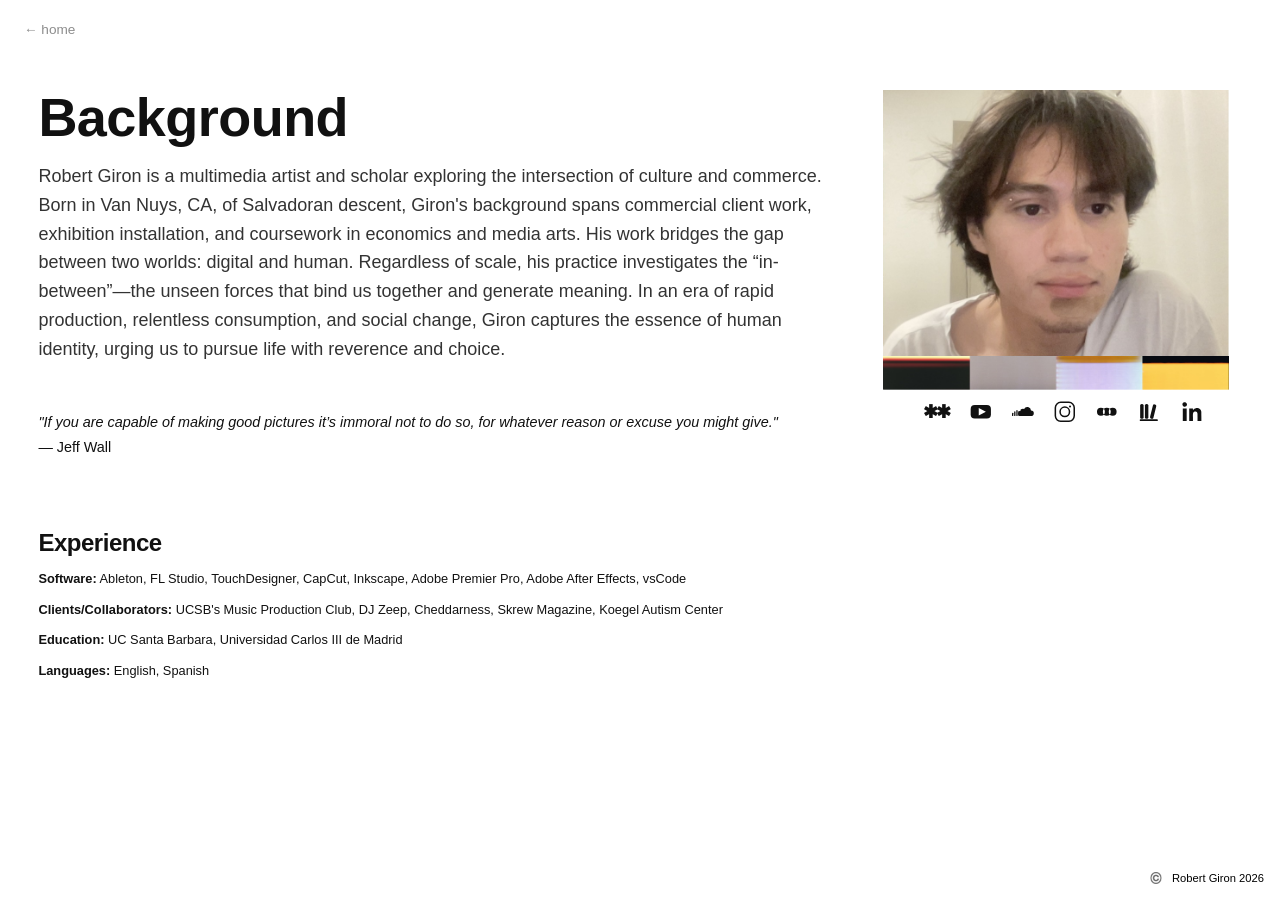
==== about.html @ e27bf20d "fix 5: mobile fix and subtle borders around horse" ====
<!DOCTYPE html>
<html lang="en">
<head>
<meta charset="UTF-8">
<meta name="viewport" content="width=device-width, initial-scale=1.0">
<title>About — Robert Giron</title>
<link rel="stylesheet" href="project.css">
</head>
<body>

  <a class="back-link" href="index.html">&larr; home</a>

  <header class="about-header">
    <div class="about-left">
      <h1 class="about-title">Background</h1>

      <div class="about-bio">
        <p>Robert Giron is a multimedia artist and scholar exploring the intersection of culture and commerce. Born in Van Nuys, CA, of Salvadoran descent, Giron's background spans commercial client work, exhibition installation, and coursework in economics and media arts. His work bridges the gap between two worlds: digital and human. Regardless of scale, his practice investigates the &ldquo;in-between&rdquo;&mdash;the unseen forces that bind us together and generate meaning. In an era of rapid production, relentless consumption, and social change, Giron captures the essence of human identity, urging us to pursue life with reverence and choice.</p>
      </div>
    </div>

    <div class="about-media">
      <div class="about-photo">
        <img src="assets/media/about-photo.jpg" alt="Robert Giron">
      </div>
      <div class="about-strip">
        <img src="assets/media/about-strip.png" alt="">
      </div>
      <nav class="about-icons" aria-label="Elsewhere">
        <a href="https://www.are.na/robert-giron/channels" target="_blank" rel="noopener noreferrer" aria-label="Are.na">
          <span class="about-arena">✱✱</span>
        </a>
        <a href="https://www.youtube.com/@robertsgiron" target="_blank" rel="noopener noreferrer" aria-label="YouTube">
          <svg viewBox="0 0 64 64" xmlns="http://www.w3.org/2000/svg">
            <rect x="2" y="12" width="60" height="40" rx="12" fill="currentColor"/>
            <polygon points="26,21 26,43 47,32" fill="#ffffff"/>
          </svg>
        </a>
        <a href="https://on.soundcloud.com/Ip8sNAjK9V2UIwniZh" target="_blank" rel="noopener noreferrer" aria-label="SoundCloud">
          <svg viewBox="0 0 100 56" xmlns="http://www.w3.org/2000/svg">
            <rect x="0" y="32" width="6" height="16" rx="3" fill="currentColor"/>
            <rect x="10" y="26" width="6" height="22" rx="3" fill="currentColor"/>
            <rect x="20" y="20" width="6" height="28" rx="3" fill="currentColor"/>
            <rect x="30" y="24" width="6" height="24" rx="3" fill="currentColor"/>
            <rect x="40" y="16" width="6" height="32" rx="3" fill="currentColor"/>
            <path d="M50 48 h38 a13 13 0 0 0 0-26 a17 17 0 0 0-32-7 a11 11 0 0 0-16 9 a11 11 0 0 0 0 24 z" fill="currentColor"/>
          </svg>
        </a>
        <a href="https://www.instagram.com/robertsgiron/" target="_blank" rel="noopener noreferrer" aria-label="Instagram">
          <svg viewBox="0 0 64 64" xmlns="http://www.w3.org/2000/svg" fill="none" stroke="currentColor" stroke-width="4.5">
            <rect x="4" y="4" width="56" height="56" rx="16"/>
            <circle cx="32" cy="32" r="14"/>
            <circle cx="47.5" cy="16.5" r="3" fill="currentColor" stroke="none"/>
          </svg>
        </a>
        <a href="https://letterboxd.com/theroobyg/" target="_blank" rel="noopener noreferrer" aria-label="Letterboxd">
          <svg viewBox="0 0 132 60" xmlns="http://www.w3.org/2000/svg">
            <path fill-rule="evenodd" fill="currentColor" d="
              M 6,30 A 24,24 0 1 0 54,30 A 24,24 0 1 0 6,30 Z
              M 42,30 A 24,24 0 1 0 90,30 A 24,24 0 1 0 42,30 Z
              M 78,30 A 24,24 0 1 0 126,30 A 24,24 0 1 0 78,30 Z
            "/>
          </svg>
        </a>
        <a href="https://app.thestorygraph.com/profile/robertsgiron?redirect=true" target="_blank" rel="noopener noreferrer" aria-label="The StoryGraph">
          <svg viewBox="0 0 100 100" xmlns="http://www.w3.org/2000/svg">
            <rect x="10" y="14" width="16" height="68" rx="7" fill="currentColor"/>
            <rect x="32" y="14" width="16" height="68" rx="7" fill="currentColor"/>
            <rect x="54" y="14" width="16" height="68" rx="7" fill="currentColor" transform="rotate(14 62 82)"/>
            <rect x="8" y="84" width="84" height="9" rx="4" fill="currentColor"/>
          </svg>
        </a>
        <a href="https://www.linkedin.com/in/robert-giron" target="_blank" rel="noopener noreferrer" aria-label="LinkedIn">
          <svg viewBox="0 0 447 447" xmlns="http://www.w3.org/2000/svg">
            <g transform="translate(0.000000,447.000000) scale(0.100000,-0.100000)" fill="currentColor" stroke="none">
              <path d="M618 4201 c-285 -94 -415 -426 -267 -687 32 -57 127 -152 178 -178
              308 -160 662 17 712 354 29 199 -79 395 -268 486 -74 37 -84 39 -188 41 -86 2
              -122 -1 -167 -16z M3072 2994 c-216 -47 -403 -161 -533 -324 -28 -36 -55 -66
              -59 -68 -4 -1 -6 72 -5 163 l1 165 -388 0 -388 0 0 -1290 0 -1290 387 2 388 3
              1 735 c2 752 3 782 43 895 72 205 253 317 486 302 242 -16 376 -170 405 -466
              5 -53 10 -405 10 -783 l0 -688 400 0 401 0 -4 933 c-3 909 -4 934 -24 1018
              -33 133 -80 243 -144 339 -164 246 -431 372 -781 369 -73 -1 -161 -7 -196 -15z
              M370 1640 l0 -1290 403 2 402 3 3 1288 2 1287 -405 0 -405 0 0 -1290z"/>
            </g>
          </svg>
        </a>
      </nav>
    </div>
  </header>

  <section class="about-lower">
    <p class="about-quote">
      "If you are capable of making good pictures it&rsquo;s immoral not to do so, for whatever reason or excuse you might give."
      <span>&mdash; Jeff Wall</span>
    </p>

    <h2 class="about-experience">Experience</h2>

    <p class="about-line"><strong>Software:</strong> Ableton, FL Studio, TouchDesigner, CapCut, Inkscape, Adobe Premier Pro, Adobe After Effects, vsCode</p>

    <p class="about-line"><strong>Clients/Collaborators:</strong> UCSB's Music Production Club, DJ Zeep, Cheddarness, Skrew Magazine, Koegel Autism Center</p>

    <p class="about-line"><strong>Education:</strong> UC Santa Barbara, Universidad Carlos III de Madrid </p>

    <p class="about-line"><strong>Languages:</strong> English, Spanish</p>

  </section>

  <div class="site-copyright">
    <img src="assets/copyright-mark.png" alt="" width="14" height="14">
    <span>Robert Giron 2026</span>
  </div>

</body>
</html>
---- project.css ----
/* ============================================================
   Project page — shared layout for individual portfolio pieces
   (Metamorphosis, MPC Logo, and future additions).
   Matches the reference format: image left, title + meta right,
   generous open space below the meta line for write-up copy.
   ============================================================ */

:root {
  --ink: #111111;
  --meta-gray: #8c8c8c;
  --caption-gray: #999999;
  --page-bg: #ffffff;
  --font-display: 'Helvetica Neue', Helvetica, Arial, sans-serif;
}

* { box-sizing: border-box; }

html {
  -webkit-text-size-adjust: 100%;
  text-size-adjust: 100%;
}

html, body {
  margin: 0;
  padding: 0;
  background: var(--page-bg);
  color: var(--ink);
  font-family: var(--font-display);
  -webkit-font-smoothing: antialiased;
  text-rendering: optimizeLegibility;
}

/* Small, unobtrusive way back to the menu screen */
.back-link {
  position: absolute;
  top: 22px;
  left: 24px;
  font-size: 0.85rem;
  font-weight: 500;
  color: var(--meta-gray);
  text-decoration: none;
  z-index: 10;
}

.back-link:hover { color: var(--ink); }

.project {
  display: flex;
  align-items: flex-start;
  flex-wrap: wrap;
  gap: 5vw;
  max-width: 1400px;
  margin: 0 auto;
  padding: 9vh 6vw 10vh;
}

/* ---- Image column ---- */
.project-media {
  flex: 0 1 46%;
  max-width: 780px;
  min-width: 320px;
  padding-top: 10px;
}

.project-image-frame {
  position: relative;
  width: 100%;
  aspect-ratio: 3 / 2;
  overflow: hidden;
  background: var(--ink);
  display: block;
}

.project-image-frame img {
  width: 100%;
  height: 100%;
  object-fit: cover;
  display: block;
}

/* Video variant — same black 3:2 frame as photos, but filled by an
   embedded iframe (e.g. YouTube) instead of an <img> */
.project-image-frame iframe {
  width: 100%;
  height: 100%;
  display: block;
  border: 0;
}

/* Live-site preview — the iframe is just a visual snapshot; clicks pass
   straight through to the wrapping <a> so the whole frame acts as one
   link out to the actual site (used by e.g. To Live and Die in LA). */
.project-live-preview {
  display: block;
  width: 100%;
  height: 100%;
  transition: opacity 0.2s ease;
}

.project-live-preview:hover {
  opacity: 0.92;
}

.project-live-preview iframe {
  width: 100%;
  height: 100%;
  display: block;
  border: 0;
  pointer-events: none;
}

/* Frameless variant — for assets (like logos) that already sit on
   transparent/white and shouldn't be cropped or boxed */
.project-image-frame.frameless {
  aspect-ratio: auto;
  background: none;
}

.project-image-frame.frameless img,
.project-image-frame.frameless video {
  width: 100%;
  height: auto;
  object-fit: contain;
  display: block;
}

/* A second media block stacked beneath the first (e.g. a video under
   the logo), aligned to the same width/shape via .frameless. */
.project-media-secondary {
  margin-top: 28px;
}

.project-caption {
  margin: 12px 0 0;
  font-size: 0.85rem;
  font-style: italic;
  color: var(--caption-gray);
}

/* ---- Info column ---- */
.project-info {
  flex: 1 1 0%;
  min-width: 280px;
  padding-top: 6px;
}

.project-title {
  margin: 0 0 14px;
  font-size: clamp(2.2rem, 4vw, 4.2rem);
  font-weight: 800;
  letter-spacing: -0.01em;
  line-height: 1;
}

.project-meta {
  margin: 0;
  font-size: 1.05rem;
  font-weight: 400;
  color: var(--meta-gray);
}

/* Reserved space for the write-up. Empty for now — add copy here
   directly in the HTML (see comment inside project-body below). */
.project-body {
  margin-top: calc(56px - 1.7rem);
  max-width: 520px;
  font-size: 1rem;
  line-height: 1.7;
  color: #333333;
}

.la-project {
  padding-top: 9vh;
  padding-bottom: 3vh;
}

.la-secondary-frame,
.la-screenshot {
  height: clamp(140px, 22vh, 260px);
}

.la-secondary-row {
  display: grid;
  grid-template-columns: repeat(4, minmax(0, 1fr));
  align-items: flex-start;
  gap: 2vw;
  max-width: 1400px;
  margin: 0 auto 3vh;
  padding: 0 6vw;
}

.la-secondary-row .project-media-secondary,
.la-secondary-row .la-screenshot {
  min-width: 0;
}

.la-secondary-row .project-media-secondary {
  margin-top: 0;
}

.la-screenshot {
  display: block;
  margin-top: 0;
  width: 100%;
  max-width: none;
  object-fit: cover;
}

@media (max-width: 700px) {
  .la-secondary-row {
    grid-template-columns: 1fr;
    padding: 0 7vw;
  }
}

@media (max-width: 860px) {
  .project {
    flex-direction: column;
    padding: 9vh 7vw 8vh;
  }
  .project-media {
    width: 100%;
    max-width: 100%;
  }
}

/* ============================================================
   ABOUT PAGE — bio, headshot + strip, social icons, quote,
   programs/clients lines. Full-width layout (not the boxed
   .project layout above), matching the About reference design.
   ============================================================ */

.about-header {
  display: flex;
  align-items: flex-start;
  justify-content: space-between;
  flex-wrap: nowrap;
  gap: clamp(20px, 3vw, 40px);
  padding: clamp(72px, 10vh, 96px) clamp(20px, 3vw, 40px) 0;
}

.about-left {
  flex: 1 1 0%;
  min-width: 0;
  display: flex;
  flex-direction: column;
}

.about-title {
  margin: 0;
  font-size: clamp(2rem, 6vh, 6.5rem);
  font-weight: 800;
  letter-spacing: -0.01em;
  line-height: 1;
}

/* Bio copy sits here — sized to shrink gracefully rather than
   reserve a fixed block of empty space, since it's real text now. */
.about-bio {
  margin-top: clamp(10px, 2vh, 32px);
  max-width: 900px;
  font-size: clamp(0.95rem, 2vh, 1.2rem);
  line-height: 1.6;
  color: #333333;
}

.about-bio p {
  margin: 0;
}

.about-media {
  flex: 0 0 auto;
  min-width: 0;
  width: min(28vw, 40vh, 780px);
  display: flex;
  flex-direction: column;
  align-items: center;
}

.about-photo {
  width: 100%;
  display: block;
}

.about-photo img {
  width: 100%;
  height: auto;
  display: block;
}

.about-strip {
  width: 100%;
  display: flex;
  margin-top: -1px;
}

.about-strip img {
  width: 100%;
  height: auto;
  display: block;
}

.about-icons {
  display: flex;
  align-items: center;
  justify-content: center;
  width: 100%;
  gap: clamp(10px, 1.6vw, 32px);
  padding: clamp(6px, 1.2vh, 14px) 4px 0;
}

.about-icons a {
  display: flex;
  align-items: center;
  justify-content: center;
  color: var(--ink);
  line-height: 0;
  text-decoration: none;
}

.about-icons svg {
  width: clamp(16px, 2.4vh, 34px);
  height: clamp(16px, 2.4vh, 34px);
}

.about-arena {
  font-weight: 800;
  font-size: clamp(14px, 2vh, 28px);
  letter-spacing: -1.5px;
}

.about-lower {
  margin-top: clamp(-12px, -1.2vh, -6px);
  padding: 0 clamp(20px, 3vw, 40px) calc(clamp(16px, 3vh, 32px) + 50px);
  max-width: 1500px;
}

.about-quote {
  font-style: italic;
  font-size: clamp(0.8rem, 1.6vh, 1.2rem);
  line-height: 1.5;
  margin: clamp(-10px, -0.8vh, -5px) 0 calc(clamp(24px, 3vh, 34px) + 3em);
  max-width: 1400px;
}

.about-quote span {
  display: block;
  font-style: normal;
  margin-top: 4px;
}

.about-experience {
  margin: 0 0 clamp(8px, 1.3vh, 14px);
  font-size: clamp(1.05rem, 2vw, 1.5rem);
  font-weight: 700;
  letter-spacing: -0.02em;
}

.about-line {
  font-size: clamp(0.8rem, 1.35vh, 1rem);
  line-height: 1.5;
  margin: 0 0 clamp(6px, 1.3vh, 14px);
}

.about-line strong {
  font-weight: 700;
}

@media (max-width: 760px) {
  .about-header {
    flex-direction: column;
    padding: 64px 24px 0;
  }
  .about-media {
    width: 100%;
  }
  .about-lower {
    padding: 4vh 24px calc(6vh + 60px);
  }
}

/* ============================================================
   MULTI-MEDIA PROJECT PAGES — reuses the .project header (image
   left, title/meta right) then adds a grid of video clips and an
   optional audio player below. Used by Tree of Light and future
   projects with more than one media asset.
   ============================================================ */

/* Tightens the header's bottom padding when a media grid follows
   directly beneath it, so the two sections don't double up space. */
.project.tree-header,
.project.audio-header {
  padding-bottom: 2vh;
}

.media-grid-section {
  max-width: 1400px;
  margin: 0 auto;
  padding: 2vh 6vw 2vh;
}

.media-grid {
  display: grid;
  grid-template-columns: repeat(3, 1fr);
  gap: 6vh 4vw;
}

.media-grid-item video {
  width: 100%;
  aspect-ratio: 3 / 2;
  background: var(--ink);
  object-fit: cover;
  display: block;
}

.media-grid-caption {
  margin: 10px 0 0;
  font-size: 0.85rem;
  font-style: italic;
  color: var(--caption-gray);
}

.audio-section {
  max-width: 1400px;
  margin: 0 auto;
  padding: 2vh 6vw 10vh;
}

.audio-player {
  width: min(360px, 100%);
  display: block;
}

.audio-caption {
  margin: 10px 0 0;
  font-size: 0.85rem;
  font-style: italic;
  color: var(--caption-gray);
}

@media (max-width: 860px) {
  .media-grid {
    grid-template-columns: 1fr;
    gap: 5vh 0;
  }
  .media-grid-section {
    padding: 1vh 7vw 1vh;
  }
  .audio-section {
    padding: 2vh 7vw 8vh;
  }
}

/* ============================================================
   CONTACT — fixed to the viewport, bottom-right of the About
   page, unaffected by scrolling or content height
   ============================================================ */
.contact {
  position: fixed;
  right: 24px;
  bottom: 20px;
  font-size: 0.95rem;
  font-weight: 600;
  background: var(--page-bg);
  z-index: 10;
}

.contact a {
  color: var(--ink);
  text-decoration: none;
}

.contact a:hover { text-decoration: underline; }
/* ============================================================
   MPC LOGO + VIDEO — logo stacked above video, both sized to
   fill the column width but height-capped so the pair always
   fits one screen. Top of the stack aligns with the project
   title since this sits inside the normal .project header row
   (align-items: flex-start).
   ============================================================ */

.mpc-media-stack {
  display: flex;
  flex-direction: column;
  align-items: flex-start;
  gap: clamp(12px, 1.8vh, 20px);
}

.mpc-media-item {
  max-width: 100%;
}

.mpc-media-item img,
.mpc-media-item video {
  display: block;
  width: auto;
  height: auto;
  max-width: 100%;
  max-height: clamp(220px, 42vh, 460px);
  object-fit: contain;
}

[data-lightbox] {
  cursor: zoom-in;
}

.lightbox-expand-btn {
  position: absolute;
  right: 14px;
  bottom: 14px;
  z-index: 4;
  width: 40px;
  height: 40px;
  border: none;
  border-radius: 50%;
  background: rgba(0, 0, 0, 0.55);
  color: #fff;
  font-size: 1.15rem;
  line-height: 1;
  display: flex;
  align-items: center;
  justify-content: center;
  cursor: zoom-in;
  transition: background 0.2s ease, transform 0.2s ease;
}

.lightbox-expand-btn:hover {
  background: rgba(0, 0, 0, 0.82);
  transform: scale(1.08);
}

.lightbox-overlay {
  position: fixed;
  inset: 0;
  z-index: 1000;
  display: flex;
  align-items: center;
  justify-content: center;
  background: rgba(8, 8, 8, 0.94);
  opacity: 0;
  visibility: hidden;
  transition: opacity 0.25s ease;
  padding: 6vh 5vw;
}

.lightbox-overlay.is-open {
  opacity: 1;
  visibility: visible;
}

.lightbox-close {
  position: fixed;
  top: 20px;
  right: 24px;
  z-index: 1002;
  width: 44px;
  height: 44px;
  border: none;
  border-radius: 50%;
  background: rgba(255, 255, 255, 0.08);
  color: #fff;
  font-size: 1.6rem;
  line-height: 1;
  display: flex;
  align-items: center;
  justify-content: center;
  cursor: pointer;
  transition: background 0.2s ease, transform 0.2s ease;
}

.lightbox-close:hover {
  background: rgba(255, 255, 255, 0.18);
  transform: scale(1.06);
}

.lightbox-content {
  position: relative;
  max-width: 92vw;
  max-height: 88vh;
  display: flex;
  flex-direction: column;
  align-items: center;
}

.lightbox-content img,
.lightbox-content video {
  display: block;
  max-width: 92vw;
  max-height: 82vh;
  width: auto;
  height: auto;
  object-fit: contain;
  background: #000;
}

.lightbox-content iframe {
  display: block;
  width: min(92vw, 1120px);
  aspect-ratio: 16 / 9;
  height: auto;
  max-height: 82vh;
  border: 0;
  background: #000;
}

.lightbox-caption {
  margin: 14px 0 0;
  font-size: 0.85rem;
  font-style: italic;
  color: #cfcfcf;
  text-align: center;
  max-width: 80vw;
}

@media (max-width: 640px) {
  .lightbox-close {
    top: 12px;
    right: 12px;
    width: 38px;
    height: 38px;
    font-size: 1.35rem;
  }
  .lightbox-expand-btn {
    right: 10px;
    bottom: 10px;
    width: 36px;
    height: 36px;
  }
}
/* ============================================================
   AUDIO WORKS '24-'26 — compact header (smaller image frame than
   other single-image pages, to leave vertical room below) plus a
   3x3 grid of native <audio controls> players, each with its own
   subheading below it. Sized in vh/clamp() so the whole page —
   header + all nine players — fits one viewport with no
   scrolling, matching the zero-scroll rule used everywhere else
   on the site.
   ============================================================ */

.audio-grid-section {
  max-width: 1400px;
  margin: 0 auto;
  padding: 1.7rem 6vw 1vh;
}

.audio-grid {
  display: grid;
  grid-template-columns: repeat(3, 1fr);
  gap: clamp(6px, 1.2vh, 14px) 4vw;
}

.audio-grid-player {
  width: 100%;
  display: block;
  height: 28px;
}

.audio-grid-caption {
  margin: 1em 0 0;
  font-size: 0.8rem;
  font-style: italic;
  color: var(--caption-gray);
}

@media (max-width: 860px) {
  .audio-grid {
    grid-template-columns: 1fr 1fr;
    gap: 1.6vh 4vw;
  }
}

@media (max-width: 560px) {
  .audio-grid {
    grid-template-columns: 1fr;
  }
}

/* ============================================================
  SITE-WIDE COPYRIGHT MARK — bottom-right on every page
   ============================================================ */
.site-copyright {
  position: fixed;
  left: auto;
  right: 16px;
  bottom: 12px;
  z-index: 10;
  display: flex;
  align-items: center;
  gap: 6px;
  font-size: 0.7rem;
  color: #000000;
  font-family: 'Helvetica Neue', Helvetica, Arial, sans-serif;
  pointer-events: none;
}

.site-copyright img {
  width: 20px;
  height: 20px;
  display: block;
  object-fit: contain;
  aspect-ratio: 1 / 1; 
  opacity: 0.6;
}

.tree-copyright {
  position: static;
  width: fit-content;
  margin: 16px 16px 20px auto;
}

.la-copyright {
  right: 16px;
}
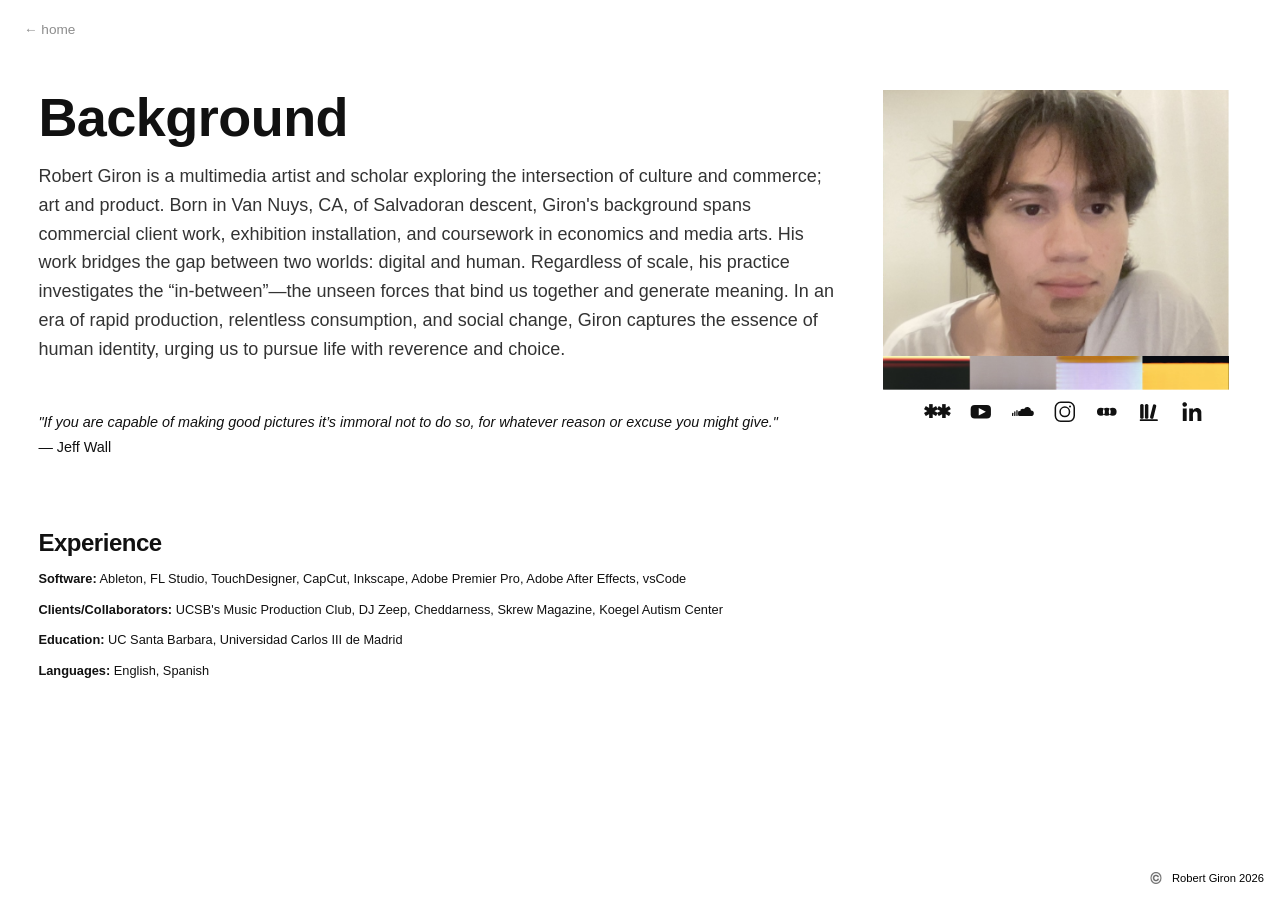
==== commit f9f4c20f: "previews, formatting, browser fixes." ====
--- a/about.html
+++ b/about.html
@@ -15,7 +15,7 @@
       <h1 class="about-title">Background</h1>
 
       <div class="about-bio">
-        <p>Robert Giron is a multimedia artist and scholar exploring the intersection of culture and commerce. Born in Van Nuys, CA, of Salvadoran descent, Giron's background spans commercial client work, exhibition installation, and coursework in economics and media arts. His work bridges the gap between two worlds: digital and human. Regardless of scale, his practice investigates the &ldquo;in-between&rdquo;&mdash;the unseen forces that bind us together and generate meaning. In an era of rapid production, relentless consumption, and social change, Giron captures the essence of human identity, urging us to pursue life with reverence and choice.</p>
+        <p>Robert Giron is a multimedia artist and scholar exploring the intersection of culture and commerce; art and product. Born in Van Nuys, CA, of Salvadoran descent, Giron's background spans commercial client work, exhibition installation, and coursework in economics and media arts. His work bridges the gap between two worlds: digital and human. Regardless of scale, his practice investigates the &ldquo;in-between&rdquo;&mdash;the unseen forces that bind us together and generate meaning. In an era of rapid production, relentless consumption, and social change, Giron captures the essence of human identity, urging us to pursue life with reverence and choice.</p>
       </div>
     </div>
 
--- a/project.css
+++ b/project.css
@@ -673,6 +673,10 @@
   .audio-grid {
     grid-template-columns: 1fr;
   }
+
+  .site-copyright {
+    display: none !important;
+  }
 }
 
 /* ============================================================
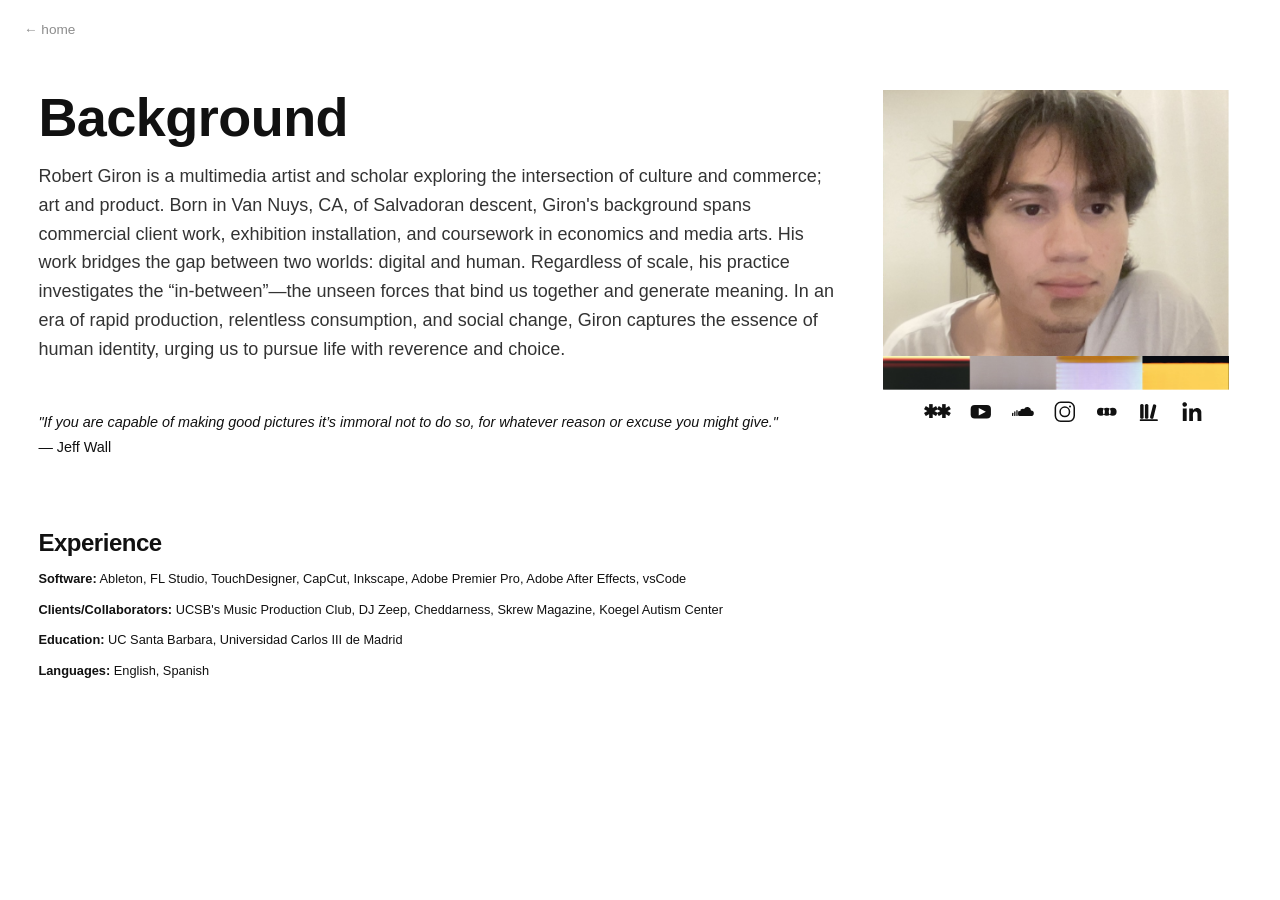
==== commit 3fbd4480: "mobile fixes" ====
--- a/about.html
+++ b/about.html
@@ -106,10 +106,5 @@
 
   </section>
 
-  <div class="site-copyright">
-    <img src="assets/copyright-mark.png" alt="" width="14" height="14">
-    <span>Robert Giron 2026</span>
-  </div>
-
 </body>
 </html>
--- a/project.css
+++ b/project.css
@@ -673,45 +673,4 @@
   .audio-grid {
     grid-template-columns: 1fr;
   }
-
-  .site-copyright {
-    display: none !important;
-  }
-}
-
-/* ============================================================
-  SITE-WIDE COPYRIGHT MARK — bottom-right on every page
-   ============================================================ */
-.site-copyright {
-  position: fixed;
-  left: auto;
-  right: 16px;
-  bottom: 12px;
-  z-index: 10;
-  display: flex;
-  align-items: center;
-  gap: 6px;
-  font-size: 0.7rem;
-  color: #000000;
-  font-family: 'Helvetica Neue', Helvetica, Arial, sans-serif;
-  pointer-events: none;
-}
-
-.site-copyright img {
-  width: 20px;
-  height: 20px;
-  display: block;
-  object-fit: contain;
-  aspect-ratio: 1 / 1; 
-  opacity: 0.6;
-}
-
-.tree-copyright {
-  position: static;
-  width: fit-content;
-  margin: 16px 16px 20px auto;
-}
-
-.la-copyright {
-  right: 16px;
 }
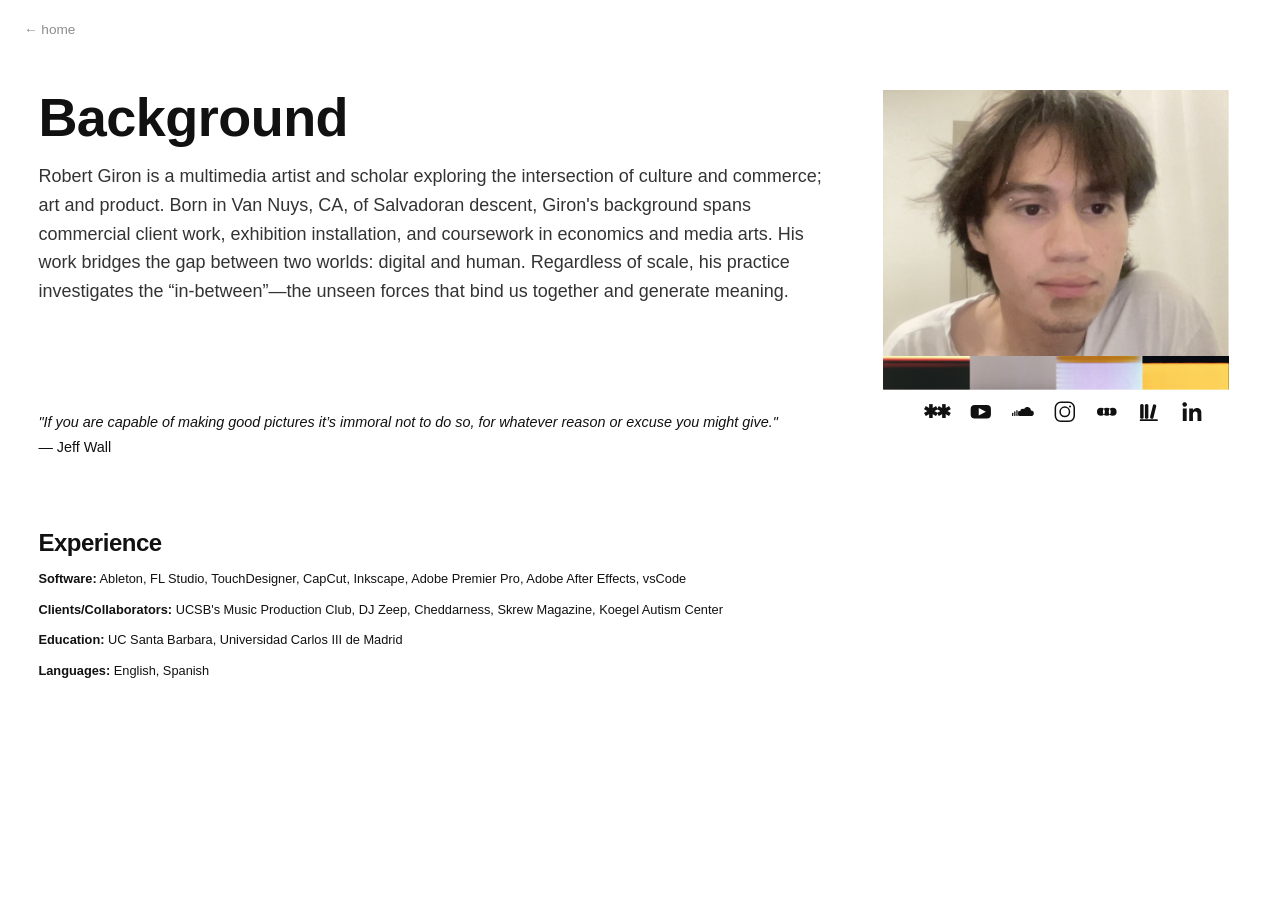
==== commit 357e9366: "formatting" ====
--- a/about.html
+++ b/about.html
@@ -15,7 +15,7 @@
       <h1 class="about-title">Background</h1>
 
       <div class="about-bio">
-        <p>Robert Giron is a multimedia artist and scholar exploring the intersection of culture and commerce; art and product. Born in Van Nuys, CA, of Salvadoran descent, Giron's background spans commercial client work, exhibition installation, and coursework in economics and media arts. His work bridges the gap between two worlds: digital and human. Regardless of scale, his practice investigates the &ldquo;in-between&rdquo;&mdash;the unseen forces that bind us together and generate meaning. In an era of rapid production, relentless consumption, and social change, Giron captures the essence of human identity, urging us to pursue life with reverence and choice.</p>
+        <p>Robert Giron is a multimedia artist and scholar exploring the intersection of culture and commerce; art and product. Born in Van Nuys, CA, of Salvadoran descent, Giron's background spans commercial client work, exhibition installation, and coursework in economics and media arts. His work bridges the gap between two worlds: digital and human. Regardless of scale, his practice investigates the &ldquo;in-between&rdquo;&mdash;the unseen forces that bind us together and generate meaning.</p>
       </div>
     </div>
 
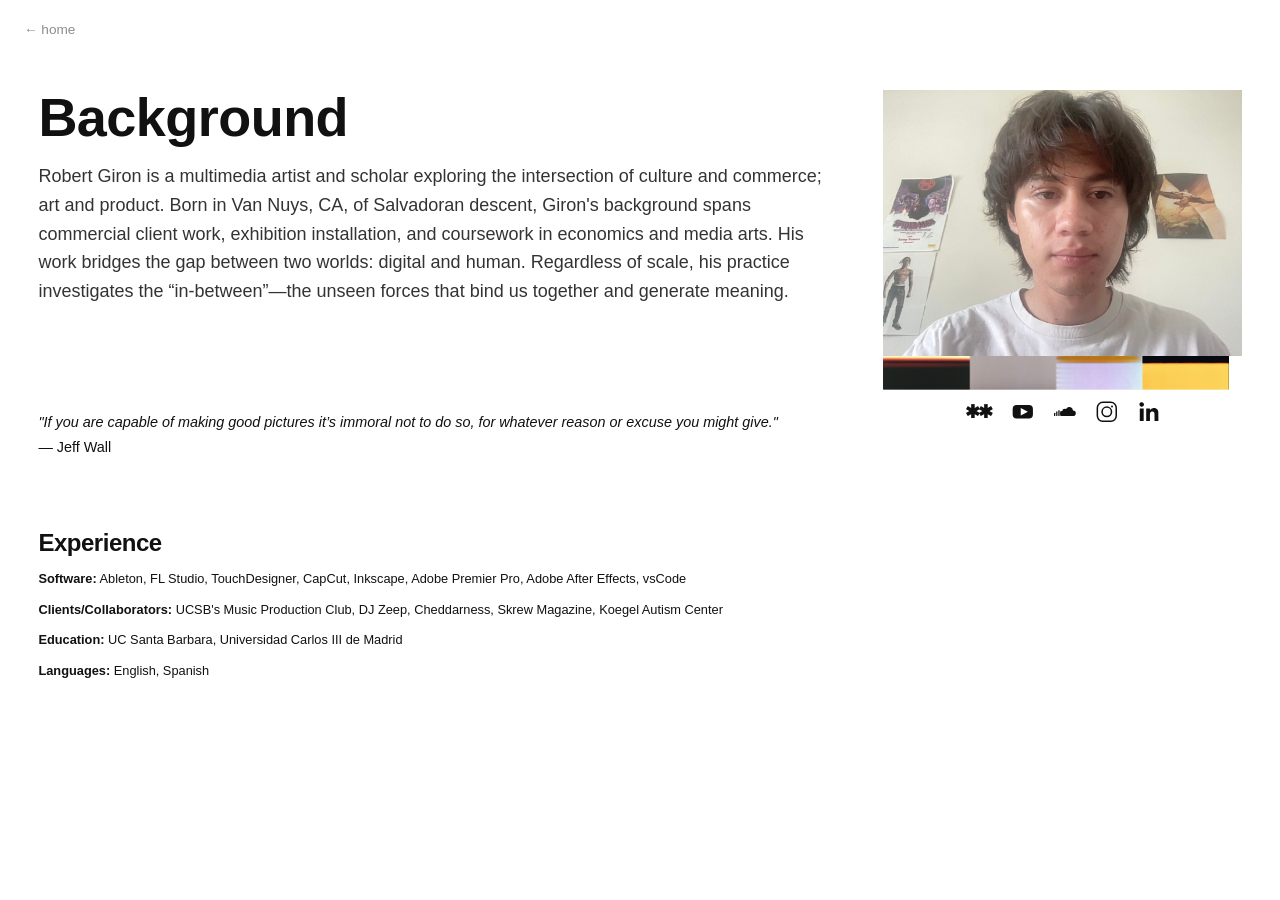
==== commit e5a6013e: "revamp" ====
--- a/about.html
+++ b/about.html
@@ -53,23 +53,6 @@
             <circle cx="47.5" cy="16.5" r="3" fill="currentColor" stroke="none"/>
           </svg>
         </a>
-        <a href="https://letterboxd.com/theroobyg/" target="_blank" rel="noopener noreferrer" aria-label="Letterboxd">
-          <svg viewBox="0 0 132 60" xmlns="http://www.w3.org/2000/svg">
-            <path fill-rule="evenodd" fill="currentColor" d="
-              M 6,30 A 24,24 0 1 0 54,30 A 24,24 0 1 0 6,30 Z
-              M 42,30 A 24,24 0 1 0 90,30 A 24,24 0 1 0 42,30 Z
-              M 78,30 A 24,24 0 1 0 126,30 A 24,24 0 1 0 78,30 Z
-            "/>
-          </svg>
-        </a>
-        <a href="https://app.thestorygraph.com/profile/robertsgiron?redirect=true" target="_blank" rel="noopener noreferrer" aria-label="The StoryGraph">
-          <svg viewBox="0 0 100 100" xmlns="http://www.w3.org/2000/svg">
-            <rect x="10" y="14" width="16" height="68" rx="7" fill="currentColor"/>
-            <rect x="32" y="14" width="16" height="68" rx="7" fill="currentColor"/>
-            <rect x="54" y="14" width="16" height="68" rx="7" fill="currentColor" transform="rotate(14 62 82)"/>
-            <rect x="8" y="84" width="84" height="9" rx="4" fill="currentColor"/>
-          </svg>
-        </a>
         <a href="https://www.linkedin.com/in/robert-giron" target="_blank" rel="noopener noreferrer" aria-label="LinkedIn">
           <svg viewBox="0 0 447 447" xmlns="http://www.w3.org/2000/svg">
             <g transform="translate(0.000000,447.000000) scale(0.100000,-0.100000)" fill="currentColor" stroke="none">
--- a/project.css
+++ b/project.css
@@ -673,4 +673,110 @@
   .audio-grid {
     grid-template-columns: 1fr;
   }
+}
+
+/* ============================================================
+   PHOTOGRAPHY — continuous vertical scroll feed (noahpdillon.com-
+   style): every photo in sequence at its own natural aspect ratio,
+   no cropping/lightbox/captions. Each photo is capped well below
+   full page size so it reads as a print sitting on a consistent
+   white page, not a full-bleed wall of images — generous white
+   space (vertical AND side gutters) carries the gallery feel.
+   ============================================================ */
+
+.photo-feed {
+  display: flex;
+  flex-direction: column;
+  align-items: center;
+  background: var(--page-bg);
+  padding: clamp(64px, 10vh, 96px) 6vw clamp(64px, 10vh, 96px);
+}
+
+.photo-feed img {
+  display: block;
+  width: auto;
+  height: auto;
+  max-width: min(620px, 55vw);
+  max-height: 72vh;
+  margin: 0 0 clamp(48px, 8vh, 96px);
+}
+
+.photo-feed img:last-child {
+  margin-bottom: 0;
+}
+
+/* ============================================================
+   GRAPHIC DESIGN — grid gallery with lightbox-on-click (reuses
+   the shared [data-lightbox] / .lightbox-overlay system above).
+   All 36 pieces are sized to fit one viewport with zero page
+   scroll (same zero-scroll rule as Audio Works) — body.gd-page
+   locks the page to 100vh and the grid fills what's left after
+   the back-link's clearance. Cells are fixed, equal grid tracks
+   (guarantees the no-scroll fit regardless of image content);
+   object-fit: contain inside each cell keeps every piece's own
+   proportions intact — no cropping or stretching — letterboxed
+   on the same white as the page itself, so pieces land at
+   whatever size their own aspect ratio allows rather than all
+   being forced equal.
+   ============================================================ */
+
+body.gd-page {
+  height: 100vh;
+  overflow: hidden;
+}
+
+.gd-grid-section {
+  box-sizing: border-box;
+  height: 100vh;
+  max-width: 1800px;
+  margin: 0 auto;
+  padding: clamp(52px, 8vh, 72px) clamp(10px, 2vw, 28px) clamp(10px, 2vh, 24px);
+  display: flex;
+}
+
+.gd-grid {
+  flex: 1 1 auto;
+  width: 100%;
+  display: grid;
+  grid-template-columns: repeat(6, 1fr);
+  grid-template-rows: repeat(6, 1fr);
+  gap: clamp(3px, 0.6vw, 8px);
+}
+
+.gd-grid-item {
+  position: relative;
+  overflow: hidden;
+  background: var(--page-bg);
+  display: flex;
+  align-items: center;
+  justify-content: center;
+}
+
+.gd-grid-item img {
+  width: 100%;
+  height: 100%;
+  object-fit: contain;
+  display: block;
+  transition: transform 0.35s ease;
+}
+
+.gd-grid-item:hover img {
+  transform: scale(1.04);
+}
+
+@media (max-width: 860px) {
+  .gd-grid {
+    grid-template-columns: repeat(4, 1fr);
+    grid-template-rows: repeat(9, 1fr);
+  }
+}
+
+@media (max-width: 520px) {
+  .gd-grid-section {
+    padding: clamp(44px, 7vh, 60px) 8px 8px;
+  }
+  .gd-grid {
+    grid-template-columns: repeat(3, 1fr);
+    grid-template-rows: repeat(12, 1fr);
+  }
 }
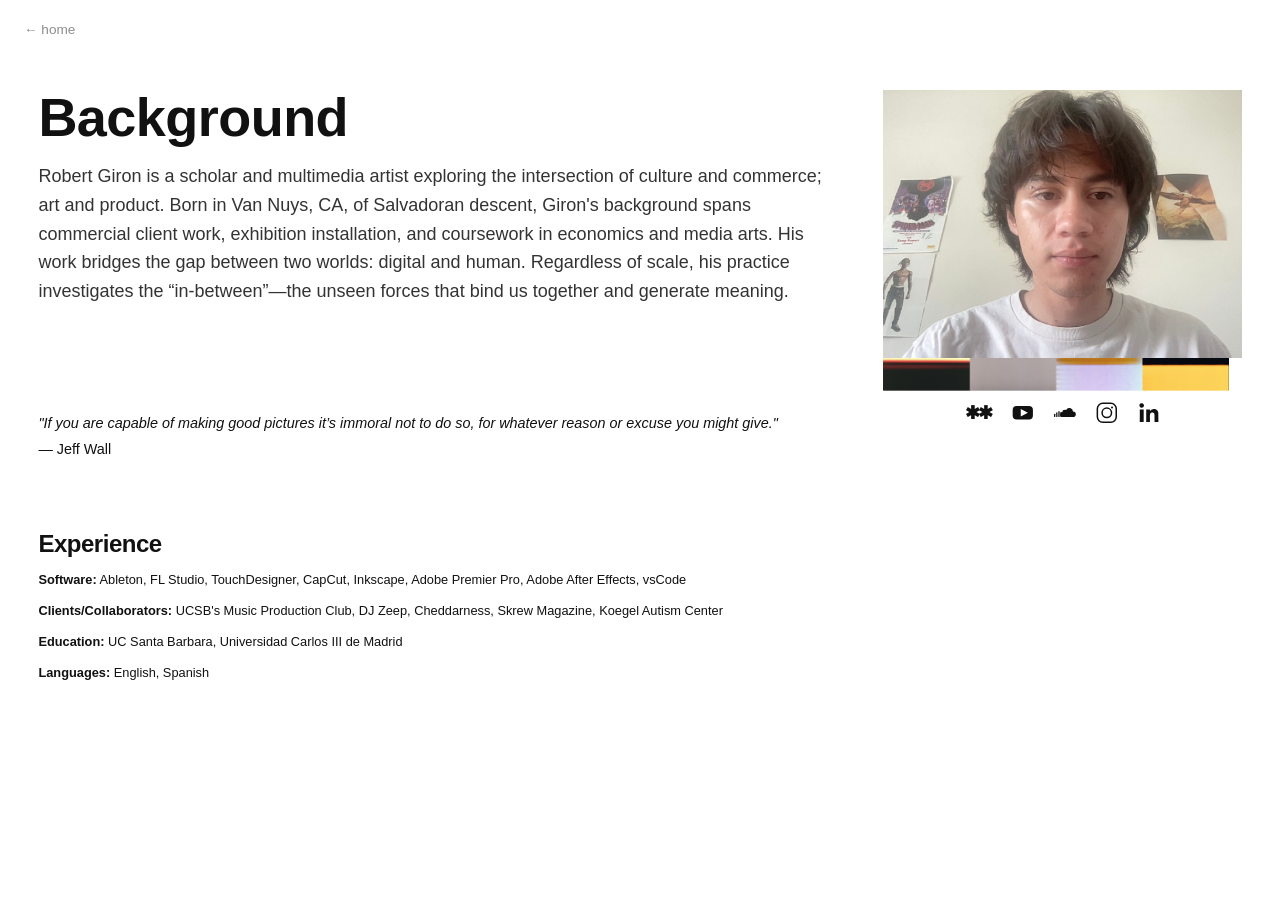
==== commit f8b08472: "about page edits" ====
--- a/about.html
+++ b/about.html
@@ -15,7 +15,7 @@
       <h1 class="about-title">Background</h1>
 
       <div class="about-bio">
-        <p>Robert Giron is a multimedia artist and scholar exploring the intersection of culture and commerce; art and product. Born in Van Nuys, CA, of Salvadoran descent, Giron's background spans commercial client work, exhibition installation, and coursework in economics and media arts. His work bridges the gap between two worlds: digital and human. Regardless of scale, his practice investigates the &ldquo;in-between&rdquo;&mdash;the unseen forces that bind us together and generate meaning.</p>
+        <p>Robert Giron is a scholar and multimedia artist exploring the intersection of culture and commerce; art and product. Born in Van Nuys, CA, of Salvadoran descent, Giron's background spans commercial client work, exhibition installation, and coursework in economics and media arts. His work bridges the gap between two worlds: digital and human. Regardless of scale, his practice investigates the &ldquo;in-between&rdquo;&mdash;the unseen forces that bind us together and generate meaning.</p>
       </div>
     </div>
 
--- a/project.css
+++ b/project.css
@@ -268,29 +268,37 @@
   margin: 0;
 }
 
+/* Plain block (not flex) — every child below is already width:100%,
+   so no flex behavior was doing anything except adding a third
+   level of nested flexbox (header > media > strip), which triggered
+   a WebKit sub-pixel rounding bug that left the strip a few px
+   narrower than the photo above it. */
 .about-media {
   flex: 0 0 auto;
   min-width: 0;
   width: min(28vw, 40vh, 780px);
-  display: flex;
-  flex-direction: column;
-  align-items: center;
-}
-
+}
+
+/* Fixed aspect-ratio frame so the photo always matches the strip's
+   width exactly, regardless of the source photo's own proportions —
+   swapping in a new photo later never needs a manual pre-crop. */
 .about-photo {
   width: 100%;
+  aspect-ratio: 4 / 3;
+  overflow: hidden;
   display: block;
 }
 
 .about-photo img {
   width: 100%;
-  height: auto;
+  height: 100%;
+  object-fit: cover;
   display: block;
 }
 
 .about-strip {
   width: 100%;
-  display: flex;
+  display: block;
   margin-top: -1px;
 }
 
@@ -683,6 +691,21 @@
    white page, not a full-bleed wall of images — generous white
    space (vertical AND side gutters) carries the gallery feel.
    ============================================================ */
+
+/* Mirrors .back-link's top offset so it sits in the same header
+   band, just on the opposite corner. */
+.gear-caption {
+  position: absolute;
+  top: 22px;
+  right: 24px;
+  max-width: 40vw;
+  margin: 0;
+  font-size: 0.85rem;
+  font-style: italic;
+  color: var(--caption-gray);
+  text-align: right;
+  z-index: 10;
+}
 
 .photo-feed {
   display: flex;
@@ -739,7 +762,7 @@
   width: 100%;
   display: grid;
   grid-template-columns: repeat(6, 1fr);
-  grid-template-rows: repeat(6, 1fr);
+  grid-template-rows: repeat(7, 1fr);
   gap: clamp(3px, 0.6vw, 8px);
 }
 
@@ -767,7 +790,7 @@
 @media (max-width: 860px) {
   .gd-grid {
     grid-template-columns: repeat(4, 1fr);
-    grid-template-rows: repeat(9, 1fr);
+    grid-template-rows: repeat(10, 1fr);
   }
 }
 
@@ -777,6 +800,6 @@
   }
   .gd-grid {
     grid-template-columns: repeat(3, 1fr);
-    grid-template-rows: repeat(12, 1fr);
+    grid-template-rows: repeat(13, 1fr);
   }
 }
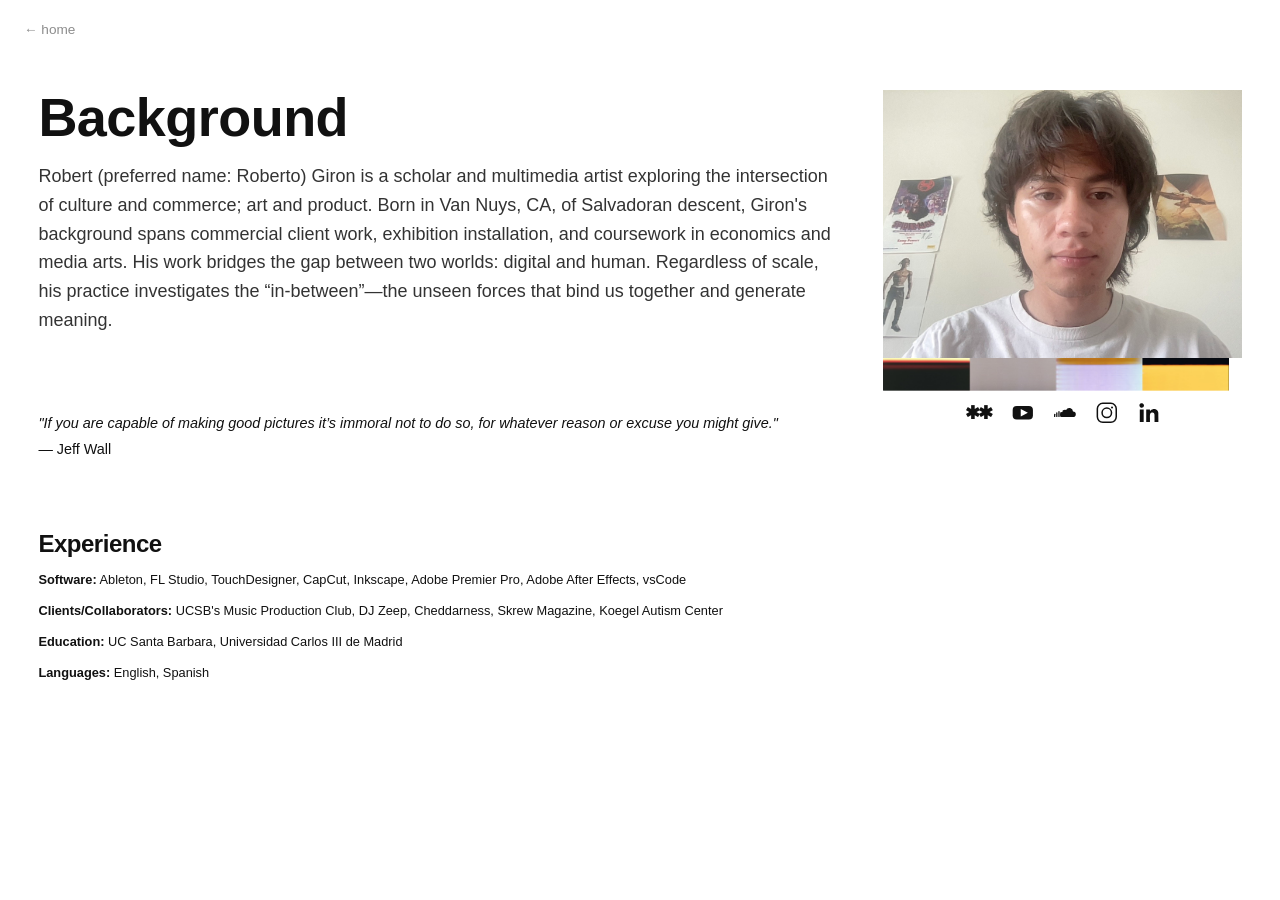
==== commit 65ea0fe9: "about change edits2# Please enter the commit message for your changes. Lines starting" ====
--- a/about.html
+++ b/about.html
@@ -15,7 +15,7 @@
       <h1 class="about-title">Background</h1>
 
       <div class="about-bio">
-        <p>Robert Giron is a scholar and multimedia artist exploring the intersection of culture and commerce; art and product. Born in Van Nuys, CA, of Salvadoran descent, Giron's background spans commercial client work, exhibition installation, and coursework in economics and media arts. His work bridges the gap between two worlds: digital and human. Regardless of scale, his practice investigates the &ldquo;in-between&rdquo;&mdash;the unseen forces that bind us together and generate meaning.</p>
+        <p>Robert (preferred name: Roberto) Giron is a scholar and multimedia artist exploring the intersection of culture and commerce; art and product. Born in Van Nuys, CA, of Salvadoran descent, Giron's background spans commercial client work, exhibition installation, and coursework in economics and media arts. His work bridges the gap between two worlds: digital and human. Regardless of scale, his practice investigates the &ldquo;in-between&rdquo;&mdash;the unseen forces that bind us together and generate meaning.</p>
       </div>
     </div>
 
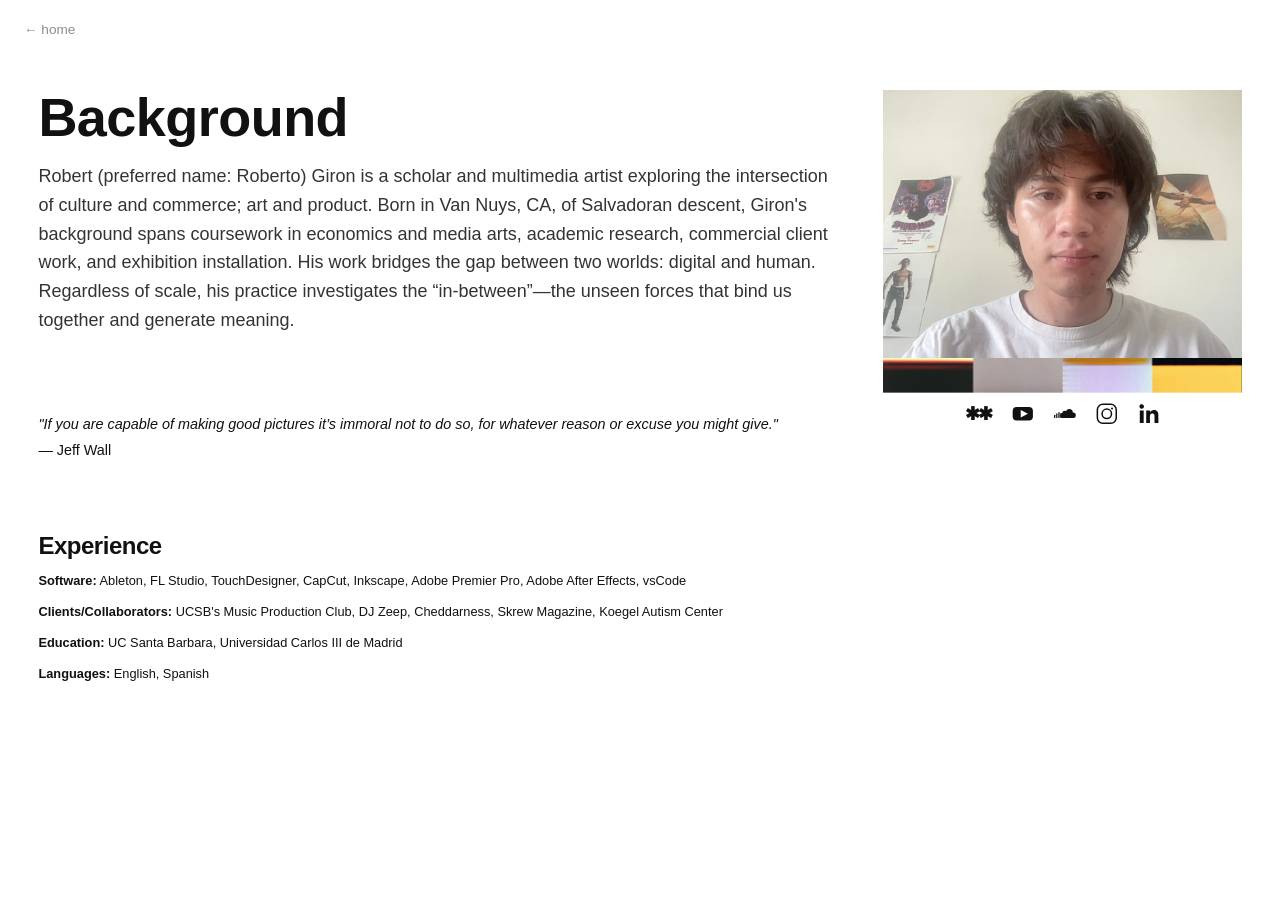
==== commit 8147edd0: "photooo" ====
--- a/about.html
+++ b/about.html
@@ -15,7 +15,7 @@
       <h1 class="about-title">Background</h1>
 
       <div class="about-bio">
-        <p>Robert (preferred name: Roberto) Giron is a scholar and multimedia artist exploring the intersection of culture and commerce; art and product. Born in Van Nuys, CA, of Salvadoran descent, Giron's background spans commercial client work, exhibition installation, and coursework in economics and media arts. His work bridges the gap between two worlds: digital and human. Regardless of scale, his practice investigates the &ldquo;in-between&rdquo;&mdash;the unseen forces that bind us together and generate meaning.</p>
+        <p>Robert (preferred name: Roberto) Giron is a scholar and multimedia artist exploring the intersection of culture and commerce; art and product. Born in Van Nuys, CA, of Salvadoran descent, Giron's background spans coursework in economics and media arts, academic research, commercial client work, and exhibition installation. His work bridges the gap between two worlds: digital and human. Regardless of scale, his practice investigates the &ldquo;in-between&rdquo;&mdash;the unseen forces that bind us together and generate meaning.</p>
       </div>
     </div>
 
